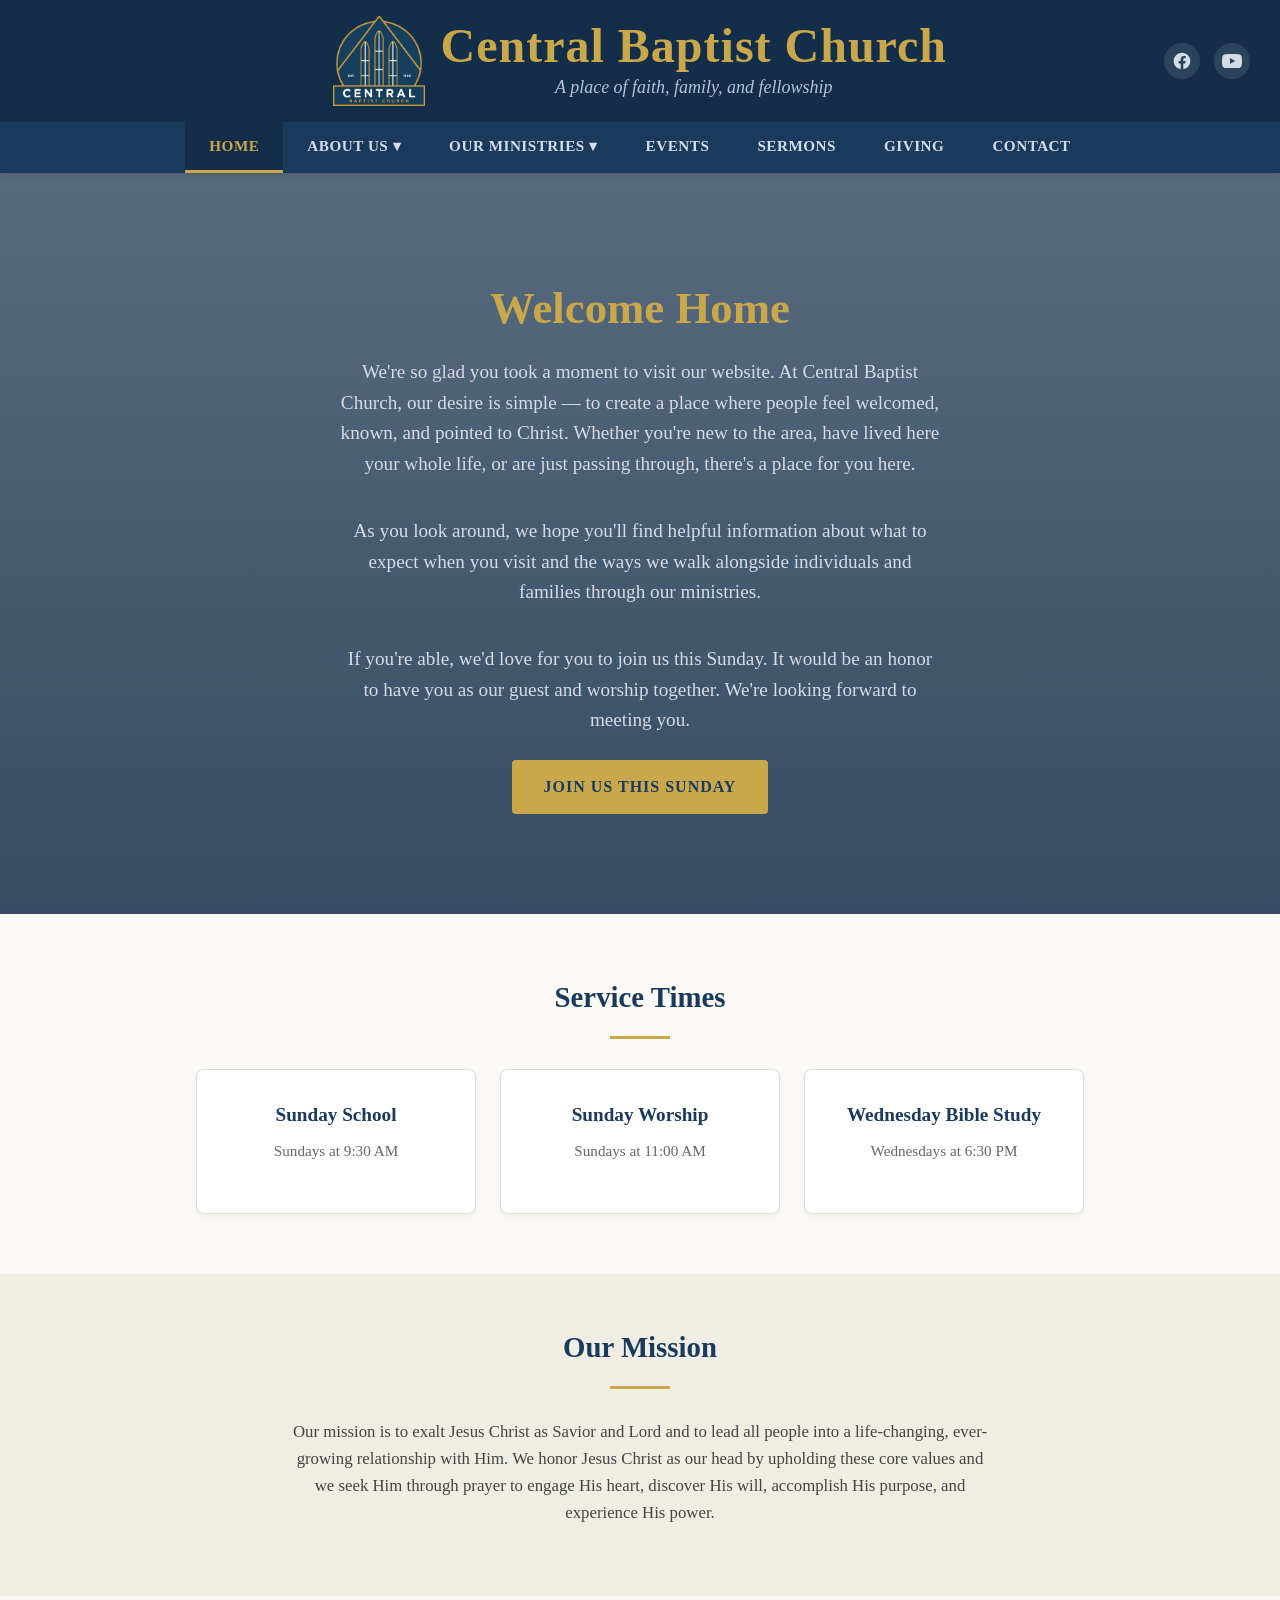
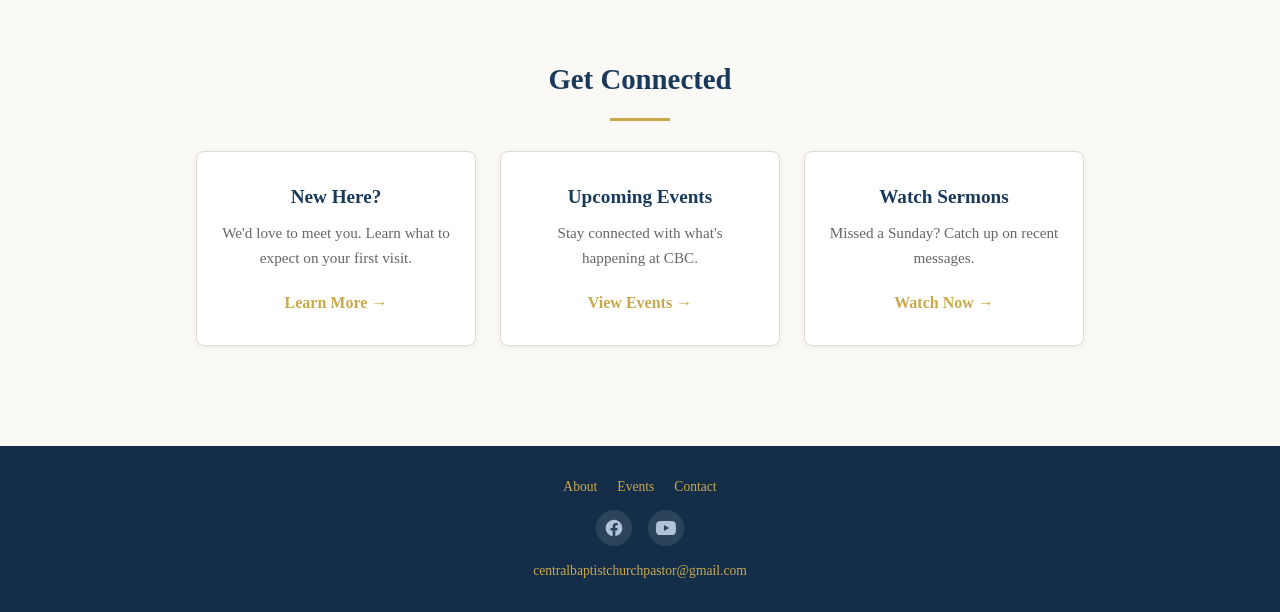
==== index.html @ 6699f289 "Add files via upload" ====
<!DOCTYPE html>
<html lang="en">
<head>
  <meta charset="UTF-8" />
  <meta name="viewport" content="width=device-width, initial-scale=1.0" />
  <title>Central Baptist Church</title>
  <link rel="stylesheet" href="styles.css" />
</head>
<body>

  <!-- Header (loaded from header.html) -->
  <div id="header-placeholder"></div>

  <!-- Hero -->
  <section class="hero">
    <h2>Welcome Home</h2>
    <p>
      We're so glad you took a moment to visit our website. At Central Baptist Church, our desire is 
      simple — to create a place where people feel welcomed, known, and pointed to Christ. Whether you're 
      new to the area, have lived here your whole life, or are just passing through, there's a place for you here.
    </p>
    <p style="margin-top: 12px;">
      As you look around, we hope you'll find helpful information about what to expect when you visit 
      and the ways we walk alongside individuals and families through our ministries.
    </p>
    <p style="margin-top: 12px;">
      If you're able, we'd love for you to join us this Sunday. It would be an honor to have you as 
      our guest and worship together. We're looking forward to meeting you.
    </p>
    <a href="about.html" class="btn">Join Us This Sunday</a>
  </section>

  <!-- Service Times -->
  <section class="section">
    <h3>Service Times</h3>
    <hr class="section-divider" />
    <div class="card-row">
      <div class="card">
        <h4>Sunday School</h4>
        <p>Sundays at 9:30 AM</p>
      </div>
      <div class="card">
        <h4>Sunday Worship</h4>
        <p>Sundays at 11:00 AM</p>
      </div>
      <div class="card">
        <h4>Wednesday Bible Study</h4>
        <p>Wednesdays at 6:30 PM</p>
      </div>
    </div>
  </section>

  <!-- Welcome Message -->
  <section class="section" style="background-color: #f0ede5; padding: 50px 30px; max-width: 100%;">
    <div style="max-width: 700px; margin: 0 auto;">
      <h3>Our Mission</h3>
      <hr class="section-divider" />
      <p>
        Our mission is to exalt Jesus Christ as Savior and Lord and to lead all people into a 
        life-changing, ever-growing relationship with Him. We honor Jesus Christ as our head by 
        upholding these core values and we seek Him through prayer to engage His heart, discover 
        His will, accomplish His purpose, and experience His power.
      </p>
    </div>
  </section>

  <!-- Quick Links -->
  <section class="section">
    <h3>Get Connected</h3>
    <hr class="section-divider" />
    <div class="card-row">
      <div class="card">
        <h4>New Here?</h4>
        <p>We'd love to meet you. Learn what to expect on your first visit.</p>
        <a href="about.html" style="color: #c9a84c; font-weight: bold;">Learn More &rarr;</a>
      </div>
      <div class="card">
        <h4>Upcoming Events</h4>
        <p>Stay connected with what's happening at CBC.</p>
        <a href="events.html" style="color: #c9a84c; font-weight: bold;">View Events &rarr;</a>
      </div>
      <div class="card">
        <h4>Watch Sermons</h4>
        <p>Missed a Sunday? Catch up on recent messages.</p>
        <a href="sermons.html" style="color: #c9a84c; font-weight: bold;">Watch Now &rarr;</a>
      </div>
    </div>
  </section>

  <!-- Footer (loaded from footer.html) -->
  <div id="footer-placeholder"></div>

  <script src="includes.js"></script>
</body>
</html>
---- styles.css ----
/* ===========================
   Central Baptist Church
   Main Stylesheet
   =========================== */

* {
  margin: 0;
  padding: 0;
  box-sizing: border-box;
}

body {
  font-family: 'Georgia', 'Times New Roman', serif;
  color: #2c2c2c;
  background-color: #faf9f6;
  line-height: 1.6;
}

a {
  color: #1a3a5c;
  text-decoration: none;
}

a:hover {
  color: #c9a84c;
}

/* ===========================
   Header / Navigation
   =========================== */

.site-header {
  background-color: #1a3a5c;
  color: #fff;
  padding: 0;
  position: sticky;
  top: 0;
  z-index: 100;
  box-shadow: 0 2px 8px rgba(0, 0, 0, 0.15);
}

.header-top {
  display: flex;
  align-items: center;
  justify-content: center;
  padding: 16px 30px;
  gap: 16px;
  background-color: #142e4a;
  position: relative;
}

.header-top h1 {
  font-size: 48px;
  font-weight: 700;
  letter-spacing: 1px;
  color: #c9a84c;
  line-height: 1.1;
}

.header-top .subtitle {
  font-size: 18px;
  color: #b0c4d8;
  font-style: italic;
  text-align: center;
}

.header-nav {
  display: flex;
  justify-content: center;
  gap: 0;
  background-color: #1a3a5c;
}

.header-nav a {
  color: #d4dce6;
  padding: 12px 24px;
  font-size: 0.95rem;
  font-weight: 600;
  text-transform: uppercase;
  letter-spacing: 0.5px;
  transition: background-color 0.2s, color 0.2s;
  border-bottom: 3px solid transparent;
}

.header-nav a:hover,
.header-nav a.active {
  background-color: #142e4a;
  color: #c9a84c;
  border-bottom: 3px solid #c9a84c;
}

/* ===========================
   Hero Section
   =========================== */

.hero {
  background: linear-gradient(rgba(20, 46, 74, 0.7), rgba(20, 46, 74, 0.85)),
              url('images/church-hero.jpg') center/cover no-repeat;
  color: #fff;
  text-align: center;
  padding: 100px 30px;
  min-height: 450px;
  display: flex;
  flex-direction: column;
  align-items: center;
  justify-content: center;
}

.hero h2 {
  font-size: 2.8rem;
  margin-bottom: 12px;
  color: #c9a84c;
}

.hero p {
  font-size: 1.2rem;
  max-width: 600px;
  margin-bottom: 24px;
  color: #d4dce6;
}

.hero .btn {
  display: inline-block;
  padding: 14px 32px;
  background-color: #c9a84c;
  color: #1a3a5c;
  font-weight: 700;
  font-size: 1rem;
  border-radius: 4px;
  text-transform: uppercase;
  letter-spacing: 1px;
  transition: background-color 0.2s;
}

.hero .btn:hover {
  background-color: #b8953e;
  color: #fff;
}

/* ===========================
   Content Sections
   =========================== */

.section {
  padding: 60px 30px;
  max-width: 1000px;
  margin: 0 auto;
}

.section h3 {
  font-size: 1.8rem;
  color: #1a3a5c;
  margin-bottom: 16px;
  text-align: center;
}

.section p {
  font-size: 1.05rem;
  color: #444;
  text-align: center;
  max-width: 700px;
  margin: 0 auto 20px;
}

.section-divider {
  width: 60px;
  height: 3px;
  background-color: #c9a84c;
  margin: 0 auto 30px;
  border: none;
}

/* ===========================
   Info Cards (Service Times, etc.)
   =========================== */

.card-row {
  display: flex;
  justify-content: center;
  gap: 24px;
  flex-wrap: wrap;
  margin-top: 20px;
}

.card {
  background: #fff;
  border: 1px solid #e0ddd5;
  border-radius: 8px;
  padding: 30px 24px;
  text-align: center;
  width: 280px;
  box-shadow: 0 2px 6px rgba(0, 0, 0, 0.06);
  transition: transform 0.2s, box-shadow 0.2s;
}

.card:hover {
  transform: translateY(-4px);
  box-shadow: 0 6px 16px rgba(0, 0, 0, 0.1);
}

.card h4 {
  font-size: 1.2rem;
  color: #1a3a5c;
  margin-bottom: 8px;
}

.card p {
  font-size: 0.95rem;
  color: #666;
}

/* ===========================
   Footer
   =========================== */

.site-footer {
  background-color: #142e4a;
  color: #b0c4d8;
  text-align: center;
  padding: 30px;
  font-size: 0.85rem;
  margin-top: 40px;
}

.site-footer a {
  color: #c9a84c;
}

.site-footer .footer-links {
  display: flex;
  justify-content: center;
  gap: 20px;
  margin-bottom: 12px;
}

/* ===========================
   Responsive
   =========================== */

@media (max-width: 768px) {
  .header-top h1 {
    font-size: 2rem;
  }

  .header-logo {
    height: 50px;
  }

  .header-nav {
    flex-wrap: wrap;
  }

  .header-nav a {
    padding: 10px 16px;
    font-size: 0.85rem;
  }

  .hero h2 {
    font-size: 2rem;
  }

  .hero p {
    font-size: 1rem;
  }

  .card-row {
    flex-direction: column;
    align-items: center;
  }
}


/* ===========================
   Nav Dropdown
   =========================== */

.nav-dropdown {
  position: relative;
}

.nav-dropdown-trigger {
  cursor: pointer;
}

.nav-dropdown-menu {
  display: none;
  position: absolute;
  top: 100%;
  left: 0;
  background-color: #142e4a;
  min-width: 180px;
  box-shadow: 0 4px 12px rgba(0, 0, 0, 0.2);
  z-index: 200;
  border-radius: 0 0 6px 6px;
}

.nav-dropdown:hover .nav-dropdown-menu {
  display: flex;
  flex-direction: column;
}

.nav-dropdown-menu a {
  padding: 10px 20px;
  font-size: 0.9rem;
  color: #d4dce6;
  border-bottom: none;
  text-transform: none;
  font-weight: 500;
}

.nav-dropdown-menu a:hover {
  background-color: #1a3a5c;
  color: #c9a84c;
}

/* ===========================
   Staff Cards
   =========================== */

.staff-card {
  background: #fff;
  border: 1px solid #e0ddd5;
  border-radius: 8px;
  padding: 30px 24px;
  text-align: center;
  width: 280px;
  box-shadow: 0 2px 6px rgba(0, 0, 0, 0.06);
  transition: transform 0.2s, box-shadow 0.2s;
}

.staff-card:hover {
  transform: translateY(-4px);
  box-shadow: 0 6px 16px rgba(0, 0, 0, 0.1);
}

.staff-photo-placeholder {
  width: 120px;
  height: 120px;
  border-radius: 50%;
  background-color: #d4dce6;
  margin: 0 auto 16px;
  display: flex;
  align-items: center;
  justify-content: center;
  color: #888;
  font-size: 0.85rem;
  font-style: italic;
}

.staff-card h4 {
  font-size: 1.15rem;
  color: #1a3a5c;
  margin-bottom: 4px;
}

.staff-role {
  font-size: 0.9rem;
  color: #c9a84c;
  font-weight: 600;
  margin-bottom: 12px;
}

.staff-bio {
  font-size: 0.9rem;
  color: #555;
  line-height: 1.5;
}


/* ===========================
   Staff Feature Layout
   =========================== */

.staff-feature {
  display: flex;
  flex-direction: column;
  align-items: center;
  text-align: center;
  padding: 30px 0;
}

.staff-feature-photo {
  width: 180px;
  height: 180px;
  border-radius: 50%;
  overflow: hidden;
  border: 4px solid #c9a84c;
  margin-bottom: 16px;
  box-shadow: 0 4px 12px rgba(0, 0, 0, 0.1);
}

.staff-feature-photo img {
  width: 100%;
  height: 100%;
  object-fit: cover;
}

.staff-feature-info h3 {
  font-size: 1.5rem;
  color: #1a3a5c;
  margin-bottom: 4px;
}

.staff-feature-info .staff-role {
  font-size: 1.5rem;
  color: #c9a84c;
  font-weight: 600;
  margin-bottom: 16px;
}

.staff-feature-bio {
  max-width: 650px;
  text-align: left;
}

.staff-feature-bio p {
  font-size: 0.95rem;
  color: #444;
  line-height: 1.7;
  margin-bottom: 14px;
  text-align: left;
}

.staff-divider {
  width: 100%;
  height: 1px;
  background-color: #e0ddd5;
  border: none;
  margin: 10px 0;
}

@media (max-width: 768px) {
  .staff-feature-photo {
    width: 140px;
    height: 140px;
  }
}


/* ===========================
   Staff Card Photo (row layout)
   =========================== */

.staff-card-photo {
  width: 120px;
  height: 120px;
  border-radius: 50%;
  overflow: hidden;
  border: 3px solid #c9a84c;
  margin: 0 auto 16px;
  box-shadow: 0 3px 8px rgba(0, 0, 0, 0.1);
}

.staff-card-photo img {
  width: 100%;
  height: 100%;
  object-fit: cover;
}


/* ===========================
   Header Logo
   =========================== */

.header-logo {
  height: 90px;
  width: auto;
  object-fit: contain;
}

/* Ensure dropdown sits inline with other nav items */
.header-nav {
  align-items: center;
}

.nav-dropdown {
  display: inline-flex;
  align-items: center;
}

.nav-dropdown-trigger {
  display: inline-flex;
  align-items: center;
}


/* ===========================
   About / Location Layout
   =========================== */

.about-location-row {
  display: flex;
  gap: 30px;
  align-items: flex-start;
  margin-top: 20px;
}

.about-info {
  flex: 1;
  min-width: 280px;
}

.about-info-block {
  margin-bottom: 24px;
}

.about-info-block h4 {
  font-size: 1.1rem;
  color: #1a3a5c;
  margin-bottom: 6px;
  text-align: center;
}

.about-info-block p {
  font-size: 0.95rem;
  color: #444;
  line-height: 1.6;
  text-align: center;
}

.about-info-block a {
  color: #1a3a5c;
  font-weight: 600;
}

.about-info-block a:hover {
  color: #c9a84c;
}

.about-directions {
  display: flex;
  gap: 20px;
  margin-top: 14px;
  justify-content: center;
}

.direction-btn {
  display: inline-flex;
  align-items: center;
  gap: 8px;
  padding: 12px 22px;
  background-color: #1a3a5c;
  color: #fff !important;
  font-size: 0.9rem;
  font-weight: 600;
  border-radius: 8px;
  letter-spacing: 0.3px;
  transition: background-color 0.2s, transform 0.15s;
  box-shadow: 0 2px 6px rgba(0, 0, 0, 0.12);
}

.direction-btn:hover {
  background-color: #c9a84c;
  color: #1a3a5c !important;
  transform: translateY(-2px);
  box-shadow: 0 4px 12px rgba(0, 0, 0, 0.15);
}

.direction-btn svg {
  width: 20px;
  height: 20px;
  flex-shrink: 0;
}

.about-map {
  flex: 1;
  min-width: 300px;
  min-height: 350px;
  height: 400px;
  border-radius: 8px;
  overflow: hidden;
  box-shadow: 0 2px 10px rgba(0, 0, 0, 0.1);
}

.about-map iframe {
  width: 100%;
  height: 100%;
  border: 0;
  border-radius: 8px;
  display: block;
}

@media (max-width: 768px) {
  .about-location-row {
    flex-direction: column;
  }

  .about-map {
    min-height: 280px;
    width: 100%;
  }
}


/* ===========================
   Contact Page
   =========================== */

.contact-row {
  display: flex;
  gap: 40px;
  align-items: flex-start;
  margin-top: 20px;
}

.contact-info {
  flex: 1;
  min-width: 280px;
}

.contact-block {
  margin-bottom: 24px;
  text-align: center;
}

.contact-block h4 {
  font-size: 1.1rem;
  color: #1a3a5c;
  margin-bottom: 6px;
}

.contact-block p {
  font-size: 0.95rem;
  color: #444;
  line-height: 1.6;
}

.contact-block a {
  color: #1a3a5c;
  font-weight: 600;
}

.contact-block a:hover {
  color: #c9a84c;
}

.contact-form-container {
  flex: 1;
  min-width: 300px;
  background: #fff;
  border: 1px solid #e0ddd5;
  border-radius: 10px;
  padding: 30px;
  box-shadow: 0 2px 8px rgba(0, 0, 0, 0.06);
}

.contact-form-container h4 {
  font-size: 1.2rem;
  color: #1a3a5c;
  margin-bottom: 20px;
  text-align: center;
}

.contact-form {
  display: flex;
  flex-direction: column;
  gap: 16px;
}

.form-group {
  display: flex;
  flex-direction: column;
  gap: 4px;
}

.form-group label {
  font-size: 0.85rem;
  font-weight: 600;
  color: #333;
}

.form-group input,
.form-group select,
.form-group textarea {
  padding: 10px 12px;
  border: 1px solid #ccc;
  border-radius: 6px;
  font-size: 0.9rem;
  font-family: inherit;
  color: #333;
  background: #faf9f6;
  transition: border-color 0.2s;
}

.form-group input:focus,
.form-group select:focus,
.form-group textarea:focus {
  outline: none;
  border-color: #c9a84c;
  box-shadow: 0 0 0 2px rgba(201, 168, 76, 0.15);
}

.form-group textarea {
  resize: vertical;
}

.form-submit-btn {
  padding: 12px 24px;
  background-color: #1a3a5c;
  color: #fff;
  font-size: 1rem;
  font-weight: 600;
  border: none;
  border-radius: 6px;
  cursor: pointer;
  transition: background-color 0.2s, transform 0.15s;
  margin-top: 8px;
}

.form-submit-btn:hover {
  background-color: #c9a84c;
  color: #1a3a5c;
  transform: translateY(-2px);
}

.contact-success {
  text-align: center;
  padding: 30px;
}

.contact-success p {
  font-size: 1.1rem;
  color: #1a3a5c;
  font-weight: 600;
}

@media (max-width: 768px) {
  .contact-row {
    flex-direction: column;
  }
}


/* ===========================
   Social Icons
   =========================== */

/* Header social */
.header-social {
  display: flex;
  gap: 14px;
  align-items: center;
  position: absolute;
  right: 30px;
}

.header-social a {
  display: flex;
  align-items: center;
  justify-content: center;
  width: 36px;
  height: 36px;
  border-radius: 50%;
  background-color: rgba(255, 255, 255, 0.1);
  color: #d4dce6;
  transition: background-color 0.2s, color 0.2s, transform 0.15s;
}

.header-social a:hover {
  background-color: #c9a84c;
  color: #1a3a5c;
  transform: scale(1.1);
}

.header-social svg {
  width: 20px;
  height: 20px;
}

/* Footer social */
.footer-social {
  display: flex;
  justify-content: center;
  gap: 16px;
  margin-bottom: 14px;
}

.footer-social a {
  display: flex;
  align-items: center;
  justify-content: center;
  width: 36px;
  height: 36px;
  border-radius: 50%;
  background-color: rgba(255, 255, 255, 0.1);
  color: #b0c4d8;
  transition: background-color 0.2s, color 0.2s, transform 0.15s;
}

.footer-social a:hover {
  background-color: #c9a84c;
  color: #1a3a5c;
  transform: scale(1.1);
}

.footer-social svg {
  width: 20px;
  height: 20px;
}

/* Contact page social links */
.contact-social {
  display: flex;
  justify-content: center;
  gap: 20px;
  margin-top: 8px;
}

.social-link {
  display: inline-flex;
  align-items: center;
  gap: 8px;
  padding: 10px 18px;
  background-color: #1a3a5c;
  color: #fff !important;
  font-size: 0.9rem;
  font-weight: 600;
  border-radius: 8px;
  transition: background-color 0.2s, transform 0.15s;
  box-shadow: 0 2px 6px rgba(0, 0, 0, 0.12);
}

.social-link:hover {
  background-color: #c9a84c;
  color: #1a3a5c !important;
  transform: translateY(-2px);
}

.social-link svg {
  width: 20px;
  height: 20px;
  flex-shrink: 0;
}


/* ===========================
   Mission Page
   =========================== */

.mission-value {
  margin-bottom: 40px;
  padding: 30px;
  background: #fff;
  border: 1px solid #e0ddd5;
  border-radius: 10px;
  box-shadow: 0 2px 6px rgba(0, 0, 0, 0.05);
  transition: transform 0.2s, box-shadow 0.2s;
}

.mission-value:hover {
  transform: translateY(-3px);
  box-shadow: 0 6px 16px rgba(0, 0, 0, 0.08);
}

.mission-value-header {
  display: flex;
  align-items: center;
  gap: 12px;
  margin-bottom: 12px;
}

.mission-value-header h3 {
  font-size: 1.4rem;
  color: #1a3a5c;
  margin: 0;
  text-align: left;
}

.mission-icon {
  font-size: 2rem;
  flex-shrink: 0;
}

.mission-scripture {
  font-size: 0.95rem;
  color: #1a3a5c;
  font-weight: 600;
  font-style: italic;
  margin-bottom: 12px;
  padding-left: 16px;
  border-left: 3px solid #c9a84c;
  text-align: left;
}

.mission-scripture em {
  color: #c9a84c;
  font-weight: 700;
}

.mission-value p {
  font-size: 0.95rem;
  color: #444;
  line-height: 1.7;
  text-align: left;
}


/* ===========================
   Giving Page
   =========================== */

.giving-btn {
  display: inline-block;
  padding: 12px 28px;
  background-color: #c9a84c;
  color: #1a3a5c !important;
  font-size: 0.95rem;
  font-weight: 700;
  border-radius: 6px;
  letter-spacing: 0.5px;
  transition: background-color 0.2s, transform 0.15s;
  box-shadow: 0 2px 6px rgba(0, 0, 0, 0.1);
}

.giving-btn:hover {
  background-color: #1a3a5c;
  color: #fff !important;
  transform: translateY(-2px);
  box-shadow: 0 4px 12px rgba(0, 0, 0, 0.15);
}


/* ===========================
   Sermons Page
   =========================== */

.sermon-grid {
  display: grid;
  grid-template-columns: repeat(2, 1fr);
  gap: 24px;
  margin-top: 20px;
}

.sermon-item {
  background: #fff;
  border: 1px solid #e0ddd5;
  border-radius: 10px;
  overflow: hidden;
  box-shadow: 0 2px 6px rgba(0, 0, 0, 0.06);
  transition: transform 0.2s, box-shadow 0.2s;
}

.sermon-item:hover {
  transform: translateY(-3px);
  box-shadow: 0 6px 16px rgba(0, 0, 0, 0.1);
}

.sermon-video {
  position: relative;
  width: 100%;
  padding-bottom: 56.25%; /* 16:9 aspect ratio */
  height: 0;
  overflow: hidden;
}

.sermon-video iframe {
  position: absolute;
  top: 0;
  left: 0;
  width: 100%;
  height: 100%;
  border: none;
}

.sermon-info {
  padding: 14px 16px;
  text-align: center;
}

.sermon-info h4 {
  font-size: 1rem;
  color: #1a3a5c;
  margin-bottom: 4px;
}

.sermon-date {
  font-size: 0.85rem;
  color: #888;
}

.sermon-yt-btn {
  display: inline-flex;
  align-items: center;
  gap: 10px;
  padding: 14px 28px;
  background-color: #cc0000;
  color: #fff !important;
  font-size: 1rem;
  font-weight: 700;
  border-radius: 8px;
  transition: background-color 0.2s, transform 0.15s;
  box-shadow: 0 2px 8px rgba(0, 0, 0, 0.15);
}

.sermon-yt-btn:hover {
  background-color: #a00;
  color: #fff !important;
  transform: translateY(-2px);
  box-shadow: 0 4px 14px rgba(0, 0, 0, 0.2);
}

@media (max-width: 768px) {
  .sermon-grid {
    grid-template-columns: 1fr;
  }
}
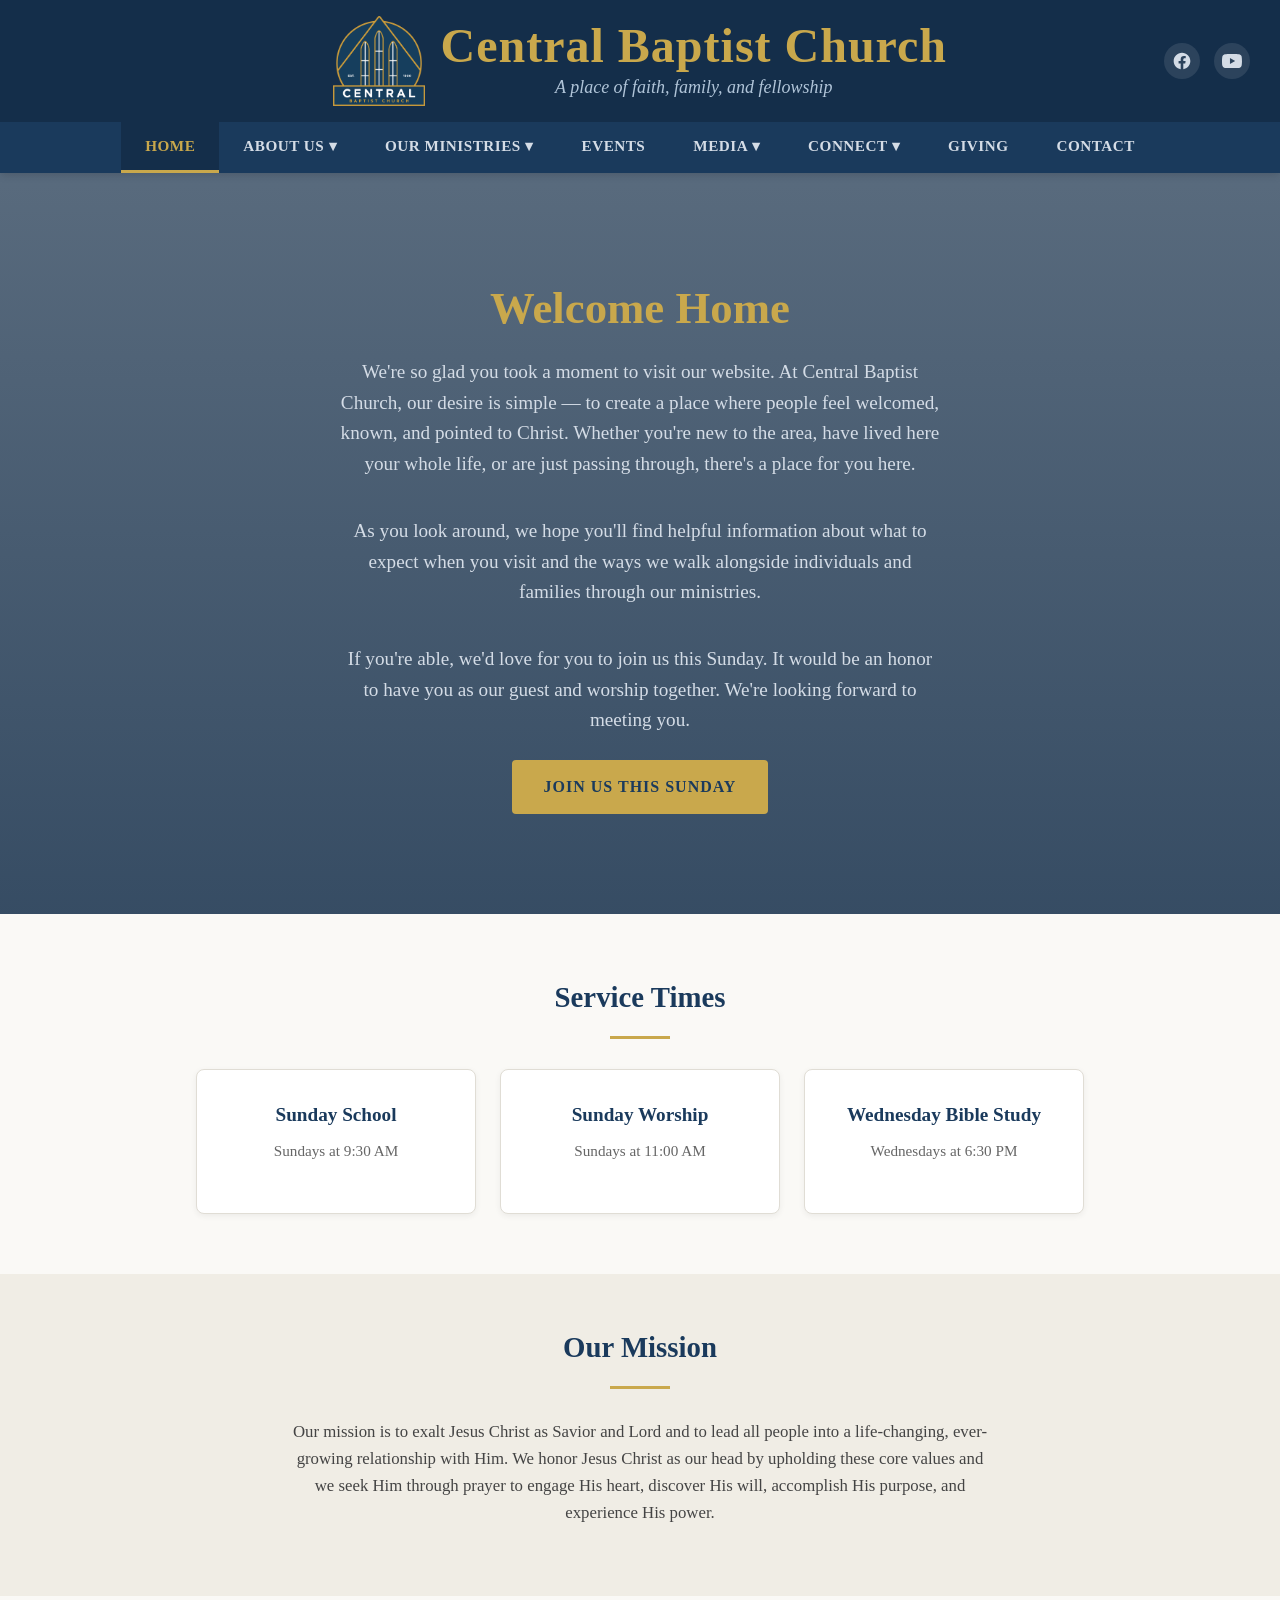
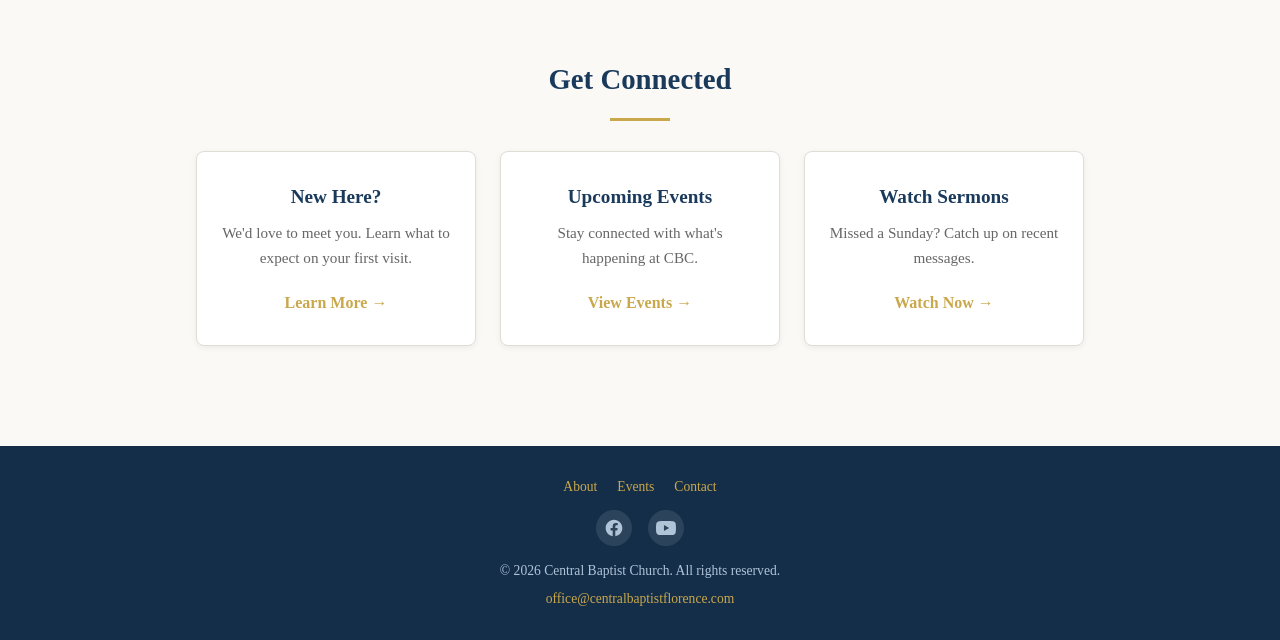
==== commit c6126904: "Added a live now banner" ====
--- a/index.html
+++ b/index.html
@@ -10,6 +10,12 @@
 
   <!-- Header (loaded from header.html) -->
   <div id="header-placeholder"></div>
+
+  <!-- Live Service Banner (shown only when live) -->
+  <div id="live-banner" style="display: none; background-color: #cc0000; color: #fff; text-align: center; padding: 12px 20px; font-size: 1rem; font-weight: 600; letter-spacing: 0.3px; z-index: 99;">
+    <span style="margin-right: 10px;">🔴 We're Live Now!</span>
+    <a href="https://www.facebook.com/share/1Cn43cagNU/?mibextid=wwXIfr" target="_blank" rel="noopener noreferrer" style="color: #fff; text-decoration: underline; font-weight: 700;">Join Us on Facebook →</a>
+  </div>
 
   <!-- Hero -->
   <section class="hero">
@@ -91,5 +97,37 @@
   <div id="footer-placeholder"></div>
 
   <script src="includes.js"></script>
+  <script>
+    // ── Live Service Banner ──────────────────────────────────
+    // Shows banner if Google Sheet says "Yes" AND it's Sunday 10:45 AM – 1:00 PM CST
+    const LIVE_SHEET_URL = 'https://docs.google.com/spreadsheets/d/e/2PACX-1vSorjPfoUtEPjLwjmxe21hm_lqyrxeajoYLw1LacVZnjfH0z6GsOHKTMIZIgo9L7JbP8rH4RgHl9UlD/pub?gid=0&single=true&output=csv';
+
+    function checkLive() {
+      const now = new Date();
+      const cst = new Date(now.toLocaleString('en-US', { timeZone: 'America/Chicago' }));
+      const day = cst.getDay();
+      const hour = cst.getHours();
+      const min = cst.getMinutes();
+      const totalMin = hour * 60 + min;
+      const windowStart = 10 * 60 + 45;
+      const windowEnd   = 12 * 60 + 15;
+
+      const inTimeWindow = (day === 0 && totalMin >= windowStart && totalMin <= windowEnd);
+
+      if (!inTimeWindow) return;
+
+      fetch(LIVE_SHEET_URL)
+        .then(res => res.text())
+        .then(csv => {
+          const value = csv.split('\n')[0].trim().toLowerCase().replace(/[^a-z]/g, '');
+          if (value === 'yes') {
+            document.getElementById('live-banner').style.display = 'block';
+          }
+        })
+        .catch(() => {});
+    }
+
+    checkLive();
+  </script>
 </body>
 </html>
--- a/styles.css
+++ b/styles.css
@@ -1004,3 +1004,209 @@
     grid-template-columns: 1fr;
   }
 }
+
+
+/* ===========================
+   Renovation Fund Tracker
+   =========================== */
+
+.fund-tracker {
+  margin-bottom: 40px;
+}
+
+.fund-bar-wrap {
+  margin-bottom: 16px;
+}
+
+.fund-bar-bg {
+  position: relative;
+  height: 28px;
+  background-color: #f0ede5;
+  border-radius: 14px;
+  overflow: visible;
+  box-shadow: inset 0 2px 4px rgba(0,0,0,0.06);
+}
+
+.fund-bar-fill {
+  height: 100%;
+  width: 0%;
+  background: linear-gradient(90deg, #c9a84c, #e8c96a);
+  border-radius: 14px;
+  transition: width 1.4s cubic-bezier(0.4, 0, 0.2, 1);
+  box-shadow: 0 2px 8px rgba(201, 168, 76, 0.4);
+}
+
+.fund-marker {
+  position: absolute;
+  top: 0;
+  transform: translateX(-50%);
+  display: flex;
+  flex-direction: column;
+  align-items: center;
+}
+
+.fund-marker-line {
+  width: 2px;
+  height: 28px;
+  background-color: #1a3a5c;
+  opacity: 0.3;
+}
+
+.fund-segment-icon {
+  position: absolute;
+  top: 50%;
+  transform: translate(-50%, -50%);
+  font-size: 1rem;
+  line-height: 1;
+  z-index: 2;
+  pointer-events: none;
+}
+
+.fund-marker-label {
+  font-size: 0.75rem;
+  font-weight: 700;
+  color: #1a3a5c;
+  margin-top: 4px;
+  white-space: nowrap;
+}
+
+.fund-bar-labels {
+  display: flex;
+  justify-content: space-between;
+  margin-top: 20px;
+  font-size: 0.8rem;
+  color: #888;
+  font-weight: 600;
+}
+
+.fund-amount-display {
+  display: flex;
+  align-items: baseline;
+  justify-content: center;
+  gap: 10px;
+  margin-top: 8px;
+  flex-wrap: wrap;
+}
+
+.fund-raised {
+  font-size: 2.2rem;
+  font-weight: 700;
+  color: #1a3a5c;
+}
+
+.fund-raised-label {
+  font-size: 1rem;
+  color: #666;
+}
+
+.fund-percent {
+  font-size: 1.1rem;
+  font-weight: 700;
+  color: #c9a84c;
+  background: #f0ede5;
+  padding: 2px 10px;
+  border-radius: 20px;
+}
+
+/* Phase Cards */
+.fund-phases {
+  display: flex;
+  gap: 20px;
+  flex-wrap: wrap;
+  justify-content: center;
+  margin-top: 32px;
+}
+
+.fund-phase {
+  flex: 1;
+  min-width: 220px;
+  max-width: 260px;
+  background: #fff;
+  border: 2px solid #e0ddd5;
+  border-radius: 12px;
+  padding: 24px 20px;
+  text-align: center;
+  transition: transform 0.2s, box-shadow 0.2s, border-color 0.3s;
+  position: relative;
+}
+
+.fund-phase:hover {
+  transform: translateY(-3px);
+  box-shadow: 0 6px 16px rgba(0,0,0,0.08);
+}
+
+.fund-phase-icon {
+  font-size: 2rem;
+  margin-bottom: 8px;
+}
+
+.fund-phase-status {
+  font-size: 0.75rem;
+  font-weight: 700;
+  text-transform: uppercase;
+  letter-spacing: 0.8px;
+  color: #aaa;
+  margin-bottom: 8px;
+}
+
+.fund-phase h4 {
+  font-size: 1rem;
+  color: #1a3a5c;
+  margin-bottom: 4px;
+  text-transform: uppercase;
+  letter-spacing: 0.5px;
+}
+
+.fund-phase-goal {
+  font-size: 1.5rem;
+  font-weight: 700;
+  color: #c9a84c;
+  margin-bottom: 10px;
+}
+
+.fund-phase p {
+  font-size: 0.88rem;
+  color: #666;
+  line-height: 1.5;
+  text-align: center;
+}
+
+/* Active phase — in progress */
+.fund-phase.phase-active {
+  border-color: #c9a84c;
+  box-shadow: 0 0 0 3px rgba(201, 168, 76, 0.15);
+}
+
+.fund-phase.phase-active .fund-phase-status {
+  color: #c9a84c;
+}
+
+/* Complete phase */
+.fund-phase.phase-complete {
+  border-color: #2e7d32;
+  background: #f6fdf6;
+}
+
+.fund-phase.phase-complete .fund-phase-status {
+  color: #2e7d32;
+}
+
+.fund-phase.phase-complete .fund-phase-goal {
+  color: #2e7d32;
+}
+
+@media (max-width: 768px) {
+  .fund-phases {
+    flex-direction: column;
+    align-items: center;
+  }
+
+  .fund-phase {
+    max-width: 100%;
+    width: 100%;
+  }
+
+  .fund-raised {
+    font-size: 1.8rem;
+  }
+}
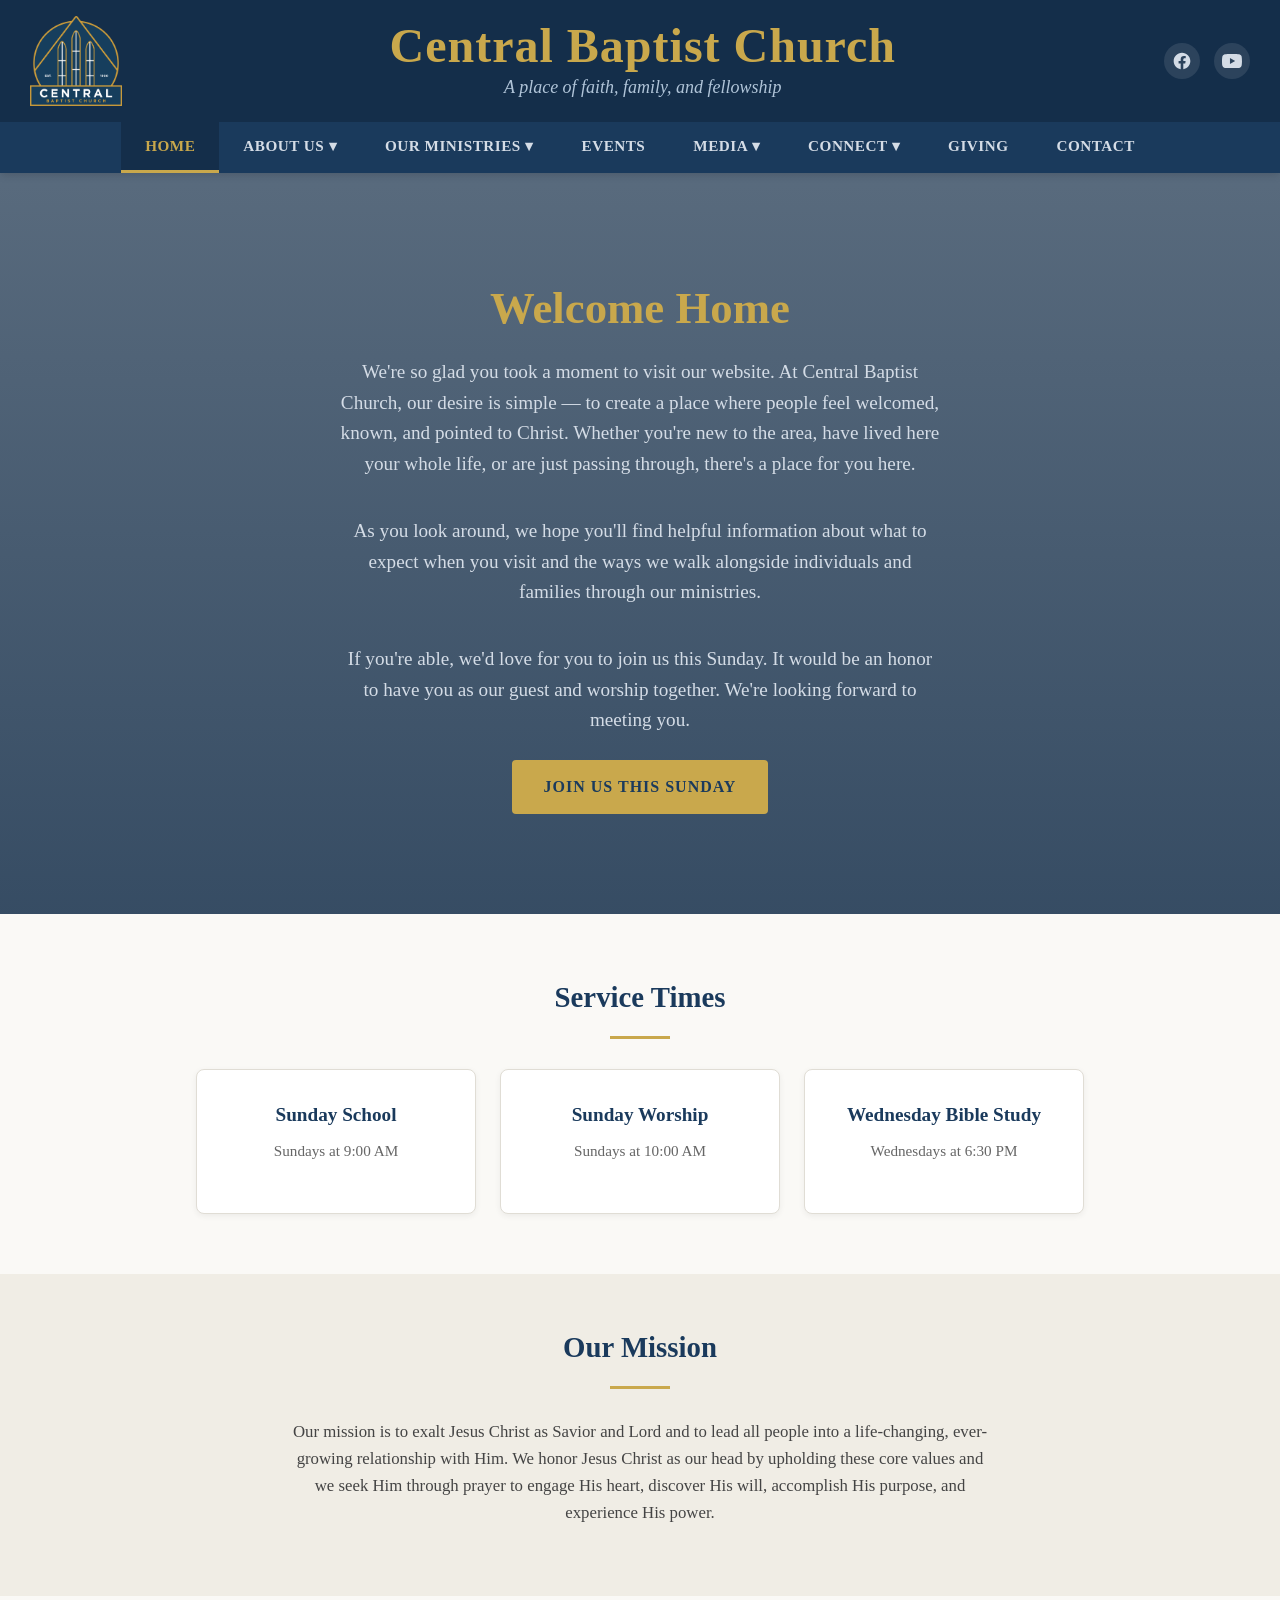
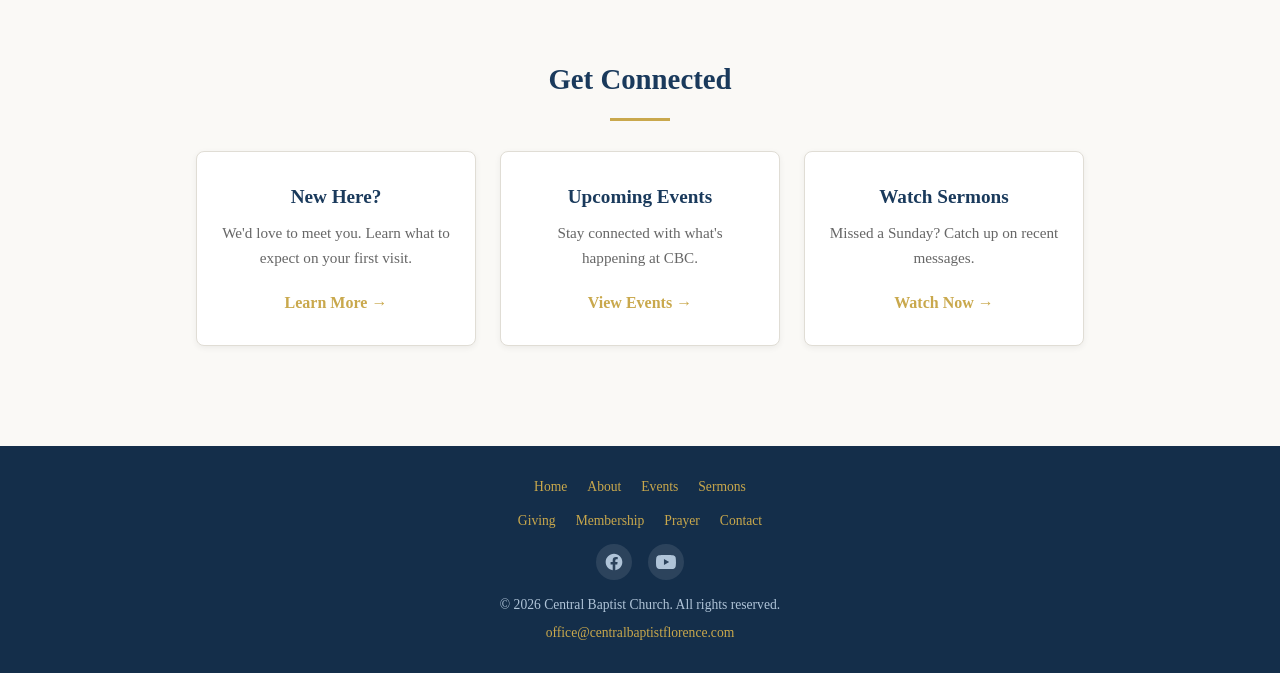
==== commit 1c9ed3a1: "Service times modified" ====
--- a/index.html
+++ b/index.html
@@ -43,11 +43,11 @@
     <div class="card-row">
       <div class="card">
         <h4>Sunday School</h4>
-        <p>Sundays at 9:30 AM</p>
+        <p>Sundays at 9:00 AM</p>
       </div>
       <div class="card">
         <h4>Sunday Worship</h4>
-        <p>Sundays at 11:00 AM</p>
+        <p>Sundays at 10:00 AM</p>
       </div>
       <div class="card">
         <h4>Wednesday Bible Study</h4>
--- a/styles.css
+++ b/styles.css
@@ -42,7 +42,7 @@
 .header-top {
   display: flex;
   align-items: center;
-  justify-content: center;
+  justify-content: space-between;
   padding: 16px 30px;
   gap: 16px;
   background-color: #142e4a;
@@ -231,6 +231,39 @@
   justify-content: center;
   gap: 20px;
   margin-bottom: 12px;
+}
+
+.footer-columns {
+  display: flex;
+  justify-content: center;
+  gap: 60px;
+  margin-bottom: 20px;
+  flex-wrap: wrap;
+}
+
+.footer-col {
+  display: flex;
+  flex-direction: column;
+  gap: 6px;
+  min-width: 100px;
+}
+
+.footer-col h5 {
+  font-size: 0.75rem;
+  text-transform: uppercase;
+  letter-spacing: 1px;
+  color: #c9a84c;
+  margin-bottom: 4px;
+  font-weight: 700;
+}
+
+.footer-col a {
+  font-size: 0.85rem;
+  color: #b0c4d8;
+}
+
+.footer-col a:hover {
+  color: #c9a84c;
 }
 
 /* ===========================
@@ -740,8 +773,6 @@
   display: flex;
   gap: 14px;
   align-items: center;
-  position: absolute;
-  right: 30px;
 }
 
 .header-social a {
@@ -1210,3 +1241,141 @@
     font-size: 1.8rem;
   }
 }
+
+
+/* ===========================
+   Mobile Hamburger Nav
+   =========================== */
+
+.header-right {
+  display: flex;
+  align-items: center;
+  gap: 10px;
+}
+
+.nav-hamburger {
+  display: none;
+  flex-direction: column;
+  justify-content: center;
+  gap: 5px;
+  background: none;
+  border: none;
+  cursor: pointer;
+  padding: 6px;
+}
+
+.nav-hamburger span {
+  display: block;
+  width: 24px;
+  height: 2px;
+  background-color: #d4dce6;
+  border-radius: 2px;
+  transition: transform 0.25s, opacity 0.25s;
+}
+
+.nav-hamburger.is-open span:nth-child(1) {
+  transform: translateY(7px) rotate(45deg);
+}
+.nav-hamburger.is-open span:nth-child(2) {
+  opacity: 0;
+}
+.nav-hamburger.is-open span:nth-child(3) {
+  transform: translateY(-7px) rotate(-45deg);
+}
+
+@media (max-width: 768px) {
+  .header-top {
+    justify-content: flex-start;
+    padding: 12px 16px;
+  }
+
+  .header-title h1 {
+    font-size: 1.3rem;
+  }
+
+  .header-title .subtitle {
+    font-size: 0.8rem;
+  }
+
+  .header-right {
+    gap: 8px;
+  }
+
+  .header-social {
+    display: none;
+  }
+
+  .nav-hamburger {
+    display: flex;
+  }
+
+  .header-nav {
+    display: none;
+    flex-direction: column;
+    align-items: stretch;
+    background-color: #142e4a;
+    padding: 8px 0;
+  }
+
+  .header-nav.nav-open {
+    display: flex;
+  }
+
+  .header-nav a {
+    padding: 12px 24px;
+    border-bottom: none;
+    font-size: 0.95rem;
+  }
+
+  .nav-dropdown {
+    display: flex;
+    flex-direction: column;
+  }
+
+  .nav-dropdown-trigger {
+    padding: 12px 24px;
+    width: 100%;
+  }
+
+  .nav-dropdown-menu {
+    display: none;
+    position: static;
+    box-shadow: none;
+    background-color: #0f2338;
+    border-radius: 0;
+    min-width: unset;
+  }
+
+  .nav-dropdown.mobile-open .nav-dropdown-menu {
+    display: flex;
+  }
+
+  .nav-dropdown-menu a {
+    padding: 10px 36px;
+  }
+}
+
+/* Phase individual bars */
+.phase-bar-bg {
+  width: 100%;
+  height: 10px;
+  background-color: #e0ddd5;
+  border-radius: 6px;
+  overflow: hidden;
+}
+
+.phase-bar-fill {
+  height: 100%;
+  width: 0%;
+  background: linear-gradient(90deg, #c9a84c, #e8c96a);
+  border-radius: 6px;
+  transition: width 1.4s cubic-bezier(0.4, 0, 0.2, 1);
+}
+
+.phase-bar-amount {
+  font-size: 0.78rem;
+  color: #888;
+  text-align: center;
+  margin-top: 5px;
+  min-height: 1em;
+}
